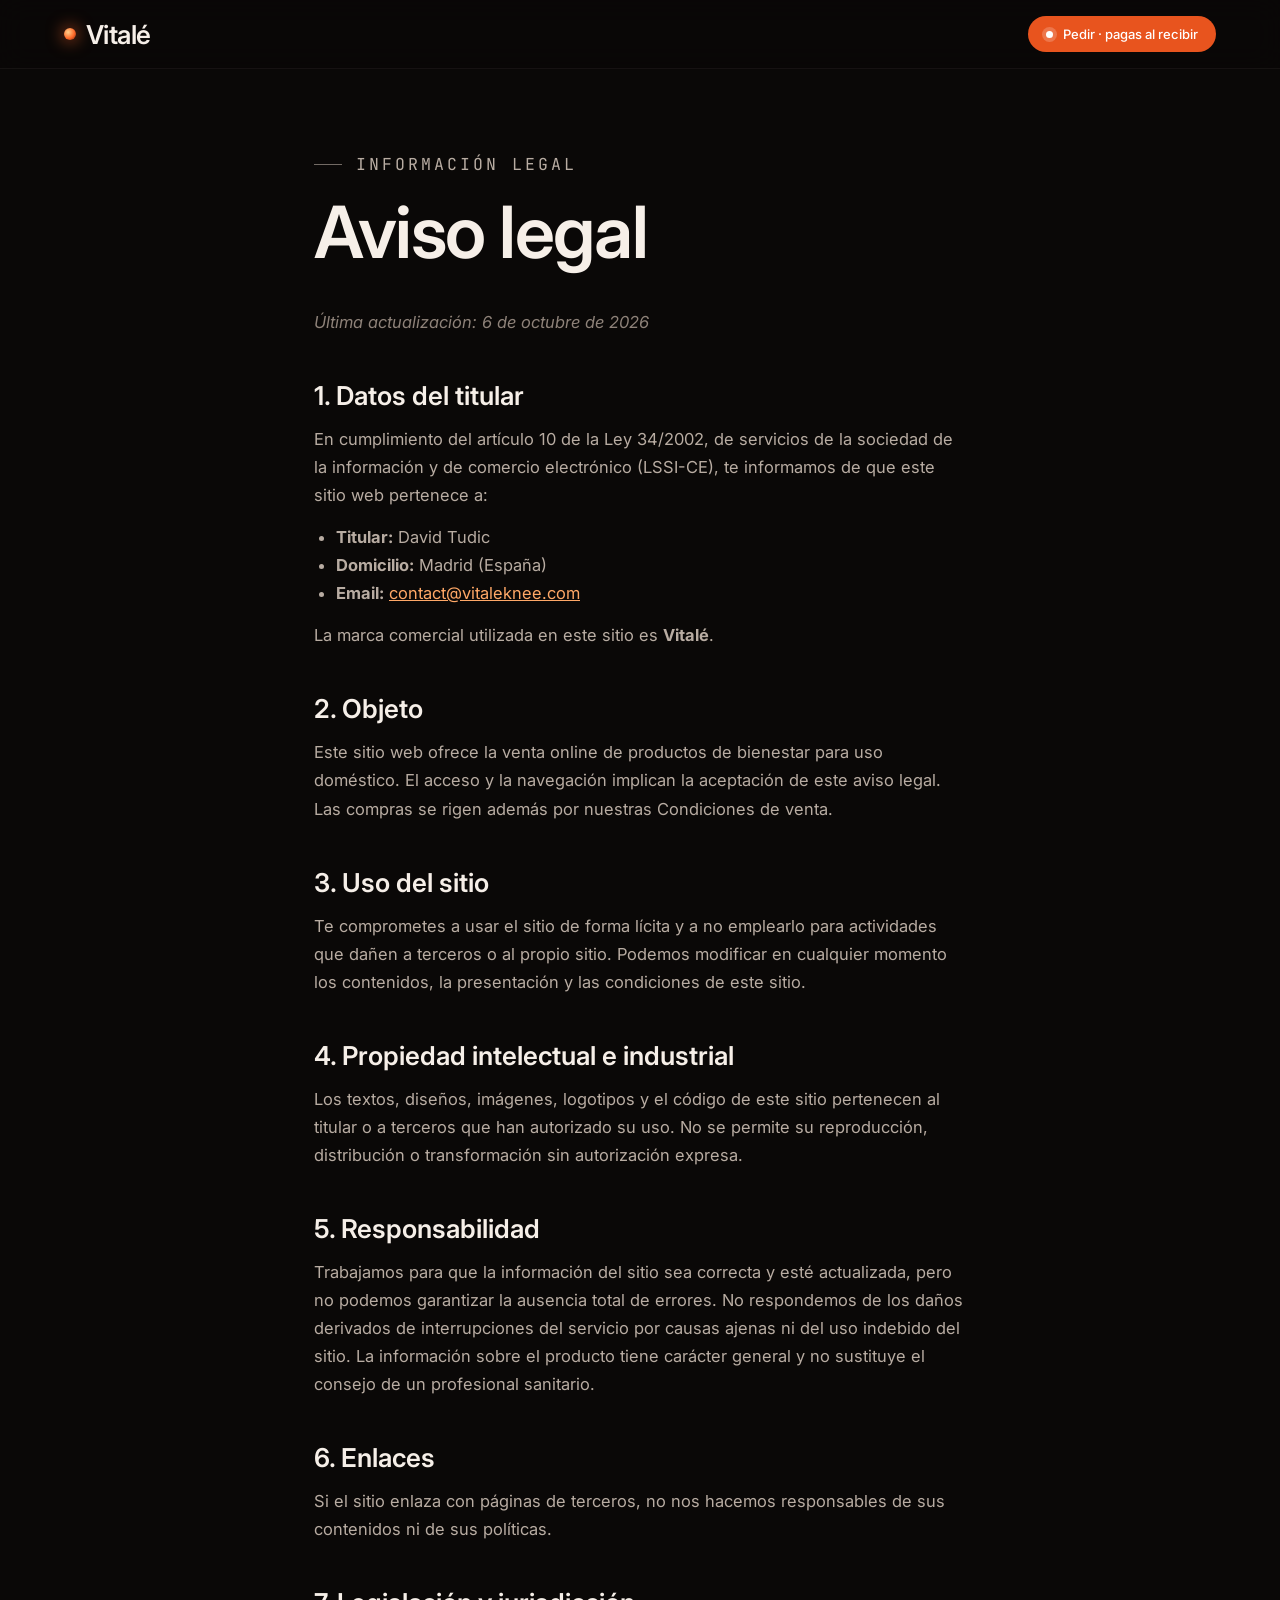
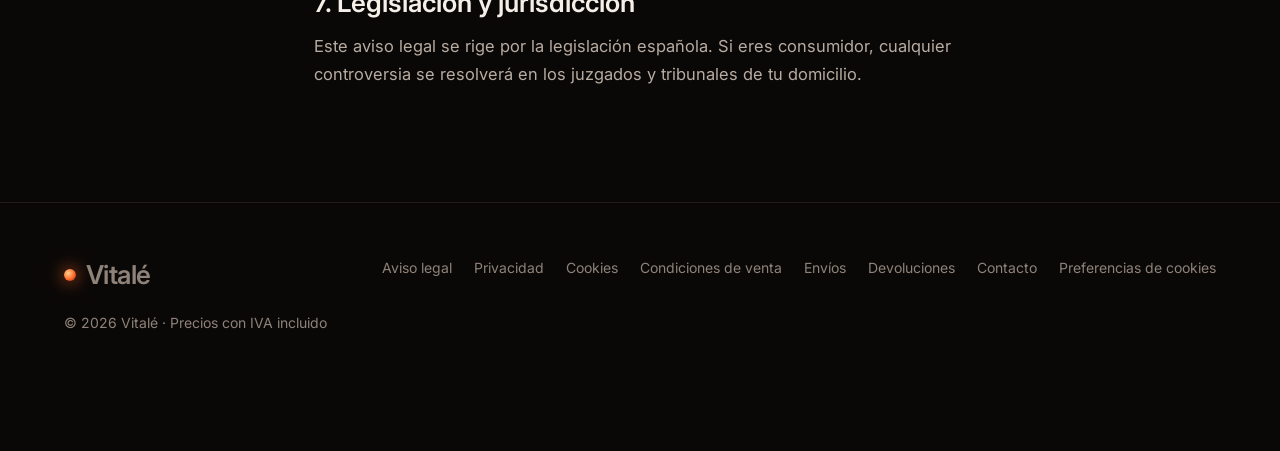
==== aviso-legal.html @ 4f7b1fda "feat: vitaleknee.com web v2 with product page Co-Authored-By: Claude Opus 5.5 <noreply@anthropic.com" ====
<!doctype html>
<html lang="es">
<head>
<meta charset="utf-8">
<meta name="viewport" content="width=device-width, initial-scale=1">
<title>Aviso legal · Vitalé</title>
<meta name="robots" content="noindex, follow">
<meta name="theme-color" content="#0A0807">
<link rel="icon" href="media/favicon.svg" type="image/svg+xml">
<link rel="preconnect" href="https://fonts.googleapis.com">
<link rel="preconnect" href="https://fonts.gstatic.com" crossorigin>
<link href="https://fonts.googleapis.com/css2?family=Inter:wght@300;400;500;600&family=JetBrains+Mono:wght@400;500&display=swap" rel="stylesheet">
<link href="https://api.fontshare.com/v2/css?f[]=clash-display@500,600&display=swap" rel="stylesheet">
<link rel="stylesheet" href="cine.css">
<link rel="stylesheet" href="vitale.css">
</head>
<body>
<header class="nav is-solid">
  <div class="nav__in">
    <a class="logo" href="/"><span class="logo__mark" aria-hidden="true"></span>Vitalé</a>
    <nav class="nav__links"><a class="cta cta--sm" href="/#pack"><span class="cta__dot"></span>Pedir · pagas al recibir</a></nav>
  </div>
</header>
<main class="legal">
  <p class="slate"><i></i>Información legal</p>
  <h1>Aviso legal</h1>
<p><em>Última actualización: 6 de octubre de 2026</em></p>

<h2>1. Datos del titular</h2>
<p>En cumplimiento del artículo 10 de la Ley 34/2002, de servicios de la sociedad de la información y de comercio electrónico (LSSI-CE), te informamos de que este sitio web pertenece a:</p>
<ul>
  <li><strong>Titular:</strong> David Tudic</li>
  <li><strong>Domicilio:</strong> Madrid (España)</li>
  <li><strong>Email:</strong> <a href="mailto:contact@vitaleknee.com">contact@vitaleknee.com</a></li>
</ul>
<p>La marca comercial utilizada en este sitio es <strong>Vitalé</strong>.</p>

<h2>2. Objeto</h2>
<p>Este sitio web ofrece la venta online de productos de bienestar para uso doméstico. El acceso y la navegación implican la aceptación de este aviso legal. Las compras se rigen además por nuestras Condiciones de venta.</p>

<h2>3. Uso del sitio</h2>
<p>Te comprometes a usar el sitio de forma lícita y a no emplearlo para actividades que dañen a terceros o al propio sitio. Podemos modificar en cualquier momento los contenidos, la presentación y las condiciones de este sitio.</p>

<h2>4. Propiedad intelectual e industrial</h2>
<p>Los textos, diseños, imágenes, logotipos y el código de este sitio pertenecen al titular o a terceros que han autorizado su uso. No se permite su reproducción, distribución o transformación sin autorización expresa.</p>

<h2>5. Responsabilidad</h2>
<p>Trabajamos para que la información del sitio sea correcta y esté actualizada, pero no podemos garantizar la ausencia total de errores. No respondemos de los daños derivados de interrupciones del servicio por causas ajenas ni del uso indebido del sitio. La información sobre el producto tiene carácter general y no sustituye el consejo de un profesional sanitario.</p>

<h2>6. Enlaces</h2>
<p>Si el sitio enlaza con páginas de terceros, no nos hacemos responsables de sus contenidos ni de sus políticas.</p>

<h2>7. Legislación y jurisdicción</h2>
<p>Este aviso legal se rige por la legislación española. Si eres consumidor, cualquier controversia se resolverá en los juzgados y tribunales de tu domicilio.</p>

</main>
<footer class="foot">
  <div class="wrap">
    <a class="logo" href="/"><span class="logo__mark" aria-hidden="true"></span>Vitalé</a>
    <nav aria-label="Información legal">
      <a href="aviso-legal">Aviso legal</a><a href="privacidad">Privacidad</a><a href="cookies">Cookies</a><a href="condiciones">Condiciones de venta</a><a href="envios">Envíos</a><a href="devoluciones">Devoluciones</a><a href="contacto">Contacto</a><button type="button" class="ck-link" data-ck-open>Preferencias de cookies</button>
    </nav>
    <span>© 2026 Vitalé · Precios con IVA incluido</span>
  </div>
</footer>
<script src="config.js"></script>
<script src="consent.js"></script>
</body>
</html>
---- cine.css ----
/* Vitalé — sistema "cine" (base heredada de Fecop AI, paleta de calor) */
:root{
  --bg:#0A0807; --bg-soft:#100C0A; --panel:#16110E;
  --line:rgba(255,236,220,.09); --line-soft:rgba(255,236,220,.05);
  --fg:#F6EFE8; --fg-2:#B8ACA2; --fg-3:#8E8279;
  --accent:#FF6A2B; --accent-soft:#FFA867; --accent-2:#FFCF8A;
  --cta:#E8541E; --cta-hover:#C8441A;
  --cold:#8FB3D9; --led:#FF3B2F; --ok:#3DDC97; --warm:#E8B878;
  --ease:cubic-bezier(.22,1,.36,1);
  --ease-film:cubic-bezier(.65,0,.35,1);
  --pad:clamp(16px,5vw,88px); --maxw:1320px;
  --display:'Clash Display','Inter',system-ui,sans-serif;
  --sans:'Inter',system-ui,-apple-system,sans-serif;
  --mono:'JetBrains Mono',ui-monospace,monospace;
}
*{box-sizing:border-box;margin:0;padding:0}
html{scroll-behavior:smooth}
html,body{background:var(--bg);color:var(--fg);font-family:var(--sans);-webkit-font-smoothing:antialiased}
body{overflow-x:hidden;font-size:17px}
a{color:inherit;text-decoration:none}
img,video{display:block;max-width:100%}
button{font:inherit;color:inherit}
::selection{background:var(--accent);color:#fff}

/* ---------- capa de película: grano + viñeta ---------- */
.grain{pointer-events:none;position:fixed;inset:-50%;z-index:90;opacity:.085;
  background-image:url("data:image/svg+xml;utf8,<svg xmlns='http://www.w3.org/2000/svg' width='220' height='220'><filter id='n'><feTurbulence type='fractalNoise' baseFrequency='.9' numOctaves='3' stitchTiles='stitch'/><feColorMatrix values='0 0 0 0 1  0 0 0 0 .95  0 0 0 0 .9  0 0 0 .9 0'/></filter><rect width='100%' height='100%' filter='url(%23n)'/></svg>");
  animation:grain 1s steps(6) infinite}
@keyframes grain{0%{transform:translate(0,0)}20%{transform:translate(-3%,2%)}40%{transform:translate(2%,-3%)}60%{transform:translate(-2%,-1%)}80%{transform:translate(3%,3%)}100%{transform:translate(0,0)}}

/* ---------- nav ---------- */
.nav{position:fixed;inset:0 0 auto;z-index:80;transition:background .5s var(--ease),border-color .5s;border-bottom:1px solid transparent}
.nav.is-solid{background:rgba(10,8,7,.72);-webkit-backdrop-filter:blur(14px);backdrop-filter:blur(14px);border-color:var(--line-soft)}
.nav__in{max-width:var(--maxw);margin:0 auto;padding:16px var(--pad);display:flex;align-items:center;justify-content:space-between;gap:20px}
.logo{font-family:var(--display);font-weight:600;font-size:26px;letter-spacing:-.02em;display:inline-flex;align-items:center;gap:10px}
.logo__mark{width:12px;height:12px;border-radius:50%;background:radial-gradient(circle at 35% 35%,var(--accent-2),var(--accent) 55%,#7a1f06);box-shadow:0 0 16px 2px rgba(255,106,43,.55)}
.nav__links{display:flex;gap:30px;align-items:center;font-size:14px;color:var(--fg-2)}
.nav__links a:hover{color:var(--fg)}
@media (max-width:860px){.nav__links a:not(.cta){display:none}}

/* ---------- botones ---------- */
.cta{display:inline-flex;align-items:center;justify-content:center;gap:10px;background:var(--cta);color:#fff;font-weight:500;font-size:16px;padding:17px 28px;border-radius:999px;transition:transform .4s var(--ease),background .3s,box-shadow .4s;box-shadow:0 14px 34px -12px rgba(232,84,30,.55);cursor:pointer;border:0}
.cta:hover{background:var(--cta-hover);transform:translateY(-2px);box-shadow:0 20px 44px -14px rgba(232,84,30,.7)}
.cta--sm{font-size:13px;padding:10px 18px;box-shadow:none}
.cta--block{width:100%}
.cta__dot{width:7px;height:7px;border-radius:50%;background:#fff;box-shadow:0 0 0 4px rgba(255,255,255,.2);animation:pulse 2.2s infinite}
@keyframes pulse{50%{box-shadow:0 0 0 7px rgba(255,255,255,0)}}
.ghost{display:inline-flex;align-items:center;gap:8px;font-size:15px;color:var(--fg);padding:16px 24px;border-radius:999px;border:1px solid rgba(255,236,220,.16);background:rgba(255,236,220,.03);-webkit-backdrop-filter:blur(6px);backdrop-filter:blur(6px);transition:border-color .3s,background .3s}
.ghost:hover{border-color:rgba(255,236,220,.35);background:rgba(255,236,220,.06)}
.actions{display:flex;flex-wrap:wrap;gap:12px;align-items:center}

/* ---------- tipografía ---------- */
.wrap{position:relative;z-index:2;max-width:var(--maxw);margin:0 auto;padding:0 var(--pad)}
.eyebrow{font-family:var(--mono);font-size:12px;letter-spacing:.16em;text-transform:uppercase;color:var(--accent-soft)}
.slate{font-family:var(--mono);font-size:11px;letter-spacing:.18em;text-transform:uppercase;color:var(--fg-3);display:flex;gap:14px;align-items:center}
.slate i{display:inline-block;width:28px;height:1px;background:currentColor;opacity:.6}
.h-xl{font-family:var(--display);font-weight:600;font-size:clamp(46px,8vw,132px);line-height:.94;letter-spacing:-.028em}
.h-l{font-family:var(--display);font-weight:600;font-size:clamp(36px,5.4vw,84px);line-height:.98;letter-spacing:-.024em}
.h-m{font-family:var(--display);font-weight:600;font-size:clamp(28px,3.4vw,52px);line-height:1.02;letter-spacing:-.02em}
.lead{font-size:clamp(17px,1.35vw,19px);line-height:1.62;color:var(--fg-2);max-width:56ch}
.lead b{color:var(--fg);font-weight:500}
.dim{color:var(--fg-3)}
.ember{color:var(--accent-soft)}
.cold{color:var(--cold)}
.fine{font-size:13px;color:var(--fg-3)}

/* ---------- media cinematográfica ---------- */
.film{position:absolute;inset:0;overflow:hidden;z-index:0;background:#000}
.film video,.film img{width:100%;height:100%;object-fit:cover;transform:scale(1.08);animation:kenburns 26s var(--ease-film) infinite alternate}
@keyframes kenburns{from{transform:scale(1.08) translate3d(0,0,0)}to{transform:scale(1.18) translate3d(-1.5%,-1%,0)}}
.film::after{content:"";position:absolute;inset:0;pointer-events:none;
  background:
    radial-gradient(120% 90% at 50% 45%,transparent 35%,rgba(0,0,0,.75) 100%),
    linear-gradient(180deg,rgba(10,8,7,.55) 0%,rgba(10,8,7,.15) 35%,rgba(10,8,7,.35) 70%,var(--bg) 100%)}
.film--dark::after{background:
    linear-gradient(90deg,rgba(10,8,7,.9) 0%,rgba(10,8,7,.6) 42%,rgba(10,8,7,.08) 78%),
    radial-gradient(120% 90% at 50% 45%,transparent 25%,rgba(0,0,0,.8) 100%),
    linear-gradient(180deg,rgba(10,8,7,.7) 0%,rgba(10,8,7,.3) 40%,rgba(10,8,7,.5) 75%,var(--bg) 100%)}

/* barras de cine que se abren al cargar */
.letterbox::before,.letterbox::after{content:"";position:absolute;left:0;right:0;height:9vh;background:#000;z-index:3;transition:transform 1.6s var(--ease-film) .2s;pointer-events:none}
.letterbox::before{top:0}.letterbox::after{bottom:0}
.is-ready .letterbox::before{transform:translateY(-62%)}
.is-ready .letterbox::after{transform:translateY(62%)}

/* timecode */
.tc{font-family:var(--mono);font-size:12px;color:var(--warm);letter-spacing:.04em;display:inline-flex;align-items:center;gap:8px}
.tc::before{content:"";width:6px;height:6px;border-radius:50%;background:var(--led);animation:rec 1.2s steps(2) infinite}
.tc--cold{color:var(--cold)}
@keyframes rec{50%{opacity:.2}}

/* ---------- reveals ---------- */
[data-r]{opacity:0;transform:translateY(28px);filter:blur(6px);transition:opacity 1.1s var(--ease),transform 1.1s var(--ease),filter 1.1s var(--ease);transition-delay:var(--d,0s)}
[data-r].in{opacity:1;transform:none;filter:none}
.lines>span{display:block;overflow:hidden;padding-bottom:.06em}
.lines>span>span{display:block;transform:translateY(105%);transition:transform 1.2s var(--ease)}
.lines.in>span>span{transform:none}
.lines>span:nth-child(2)>span{transition-delay:.08s}
.lines>span:nth-child(3)>span{transition-delay:.16s}
.lines>span:nth-child(4)>span{transition-delay:.24s}

/* ---------- secciones comunes ---------- */
.sec{position:relative;padding:clamp(96px,14vh,170px) 0}
.sec__head{display:flex;flex-direction:column;gap:22px;margin-bottom:clamp(40px,7vh,80px);max-width:920px}
.rule{height:1px;background:linear-gradient(90deg,transparent,var(--line),transparent)}

/* pasos (método) */
.steps{display:grid;grid-template-columns:repeat(3,1fr);gap:1px;background:var(--line);border:1px solid var(--line);border-radius:22px;overflow:hidden}
.step{background:var(--bg-soft);padding:clamp(24px,3vw,40px);display:flex;flex-direction:column;gap:16px;min-height:320px;position:relative;transition:background .5s}
.step:hover{background:#150f0c}
.step__n{font-family:var(--display);font-size:64px;font-weight:600;line-height:1;color:transparent;-webkit-text-stroke:1px rgba(255,236,220,.24)}
.step h3{font-family:var(--display);font-weight:600;font-size:28px;letter-spacing:-.01em}
.step p{color:var(--fg-2);line-height:1.6;font-size:16px}
.step__tag{margin-top:auto;font-family:var(--mono);font-size:11px;letter-spacing:.14em;color:var(--accent-soft);text-transform:uppercase}
@media (max-width:900px){.steps{grid-template-columns:1fr}.step{min-height:0}}

/* faq */
.faq{border-top:1px solid var(--line)}
.faq details{border-bottom:1px solid var(--line)}
.faq summary{list-style:none;cursor:pointer;display:flex;justify-content:space-between;gap:24px;align-items:center;padding:26px 0;font-family:var(--display);font-weight:500;font-size:clamp(19px,1.8vw,26px)}
.faq summary::-webkit-details-marker{display:none}
.faq summary::after{content:"+";font-family:var(--sans);font-weight:300;font-size:28px;color:var(--fg-3);transition:transform .4s var(--ease)}
.faq details[open] summary::after{transform:rotate(45deg);color:var(--accent-soft)}
.faq p{color:var(--fg-2);line-height:1.7;max-width:70ch;padding:0 0 28px}
.faq-grid{display:grid;grid-template-columns:.8fr 1.2fr;gap:clamp(32px,6vw,100px)}
@media (max-width:900px){.faq-grid{grid-template-columns:1fr}}

/* cierre */
.finale{position:relative;min-height:100svh;display:flex;align-items:center;overflow:hidden}
.finale .wrap{padding-top:120px;padding-bottom:120px;display:flex;flex-direction:column;gap:28px;align-items:flex-start}

/* footer */
.foot{border-top:1px solid var(--line);padding:56px 0 120px;font-size:14px;color:var(--fg-3)}
.foot .wrap{display:flex;flex-wrap:wrap;gap:24px 48px;justify-content:space-between;align-items:flex-start}
.foot nav{display:flex;flex-wrap:wrap;gap:12px 22px}
.foot a:hover{color:var(--fg)}

:focus-visible{outline:2px solid var(--accent-soft);outline-offset:3px;border-radius:6px}

@media (prefers-reduced-motion:reduce){
  *,*::before,*::after{animation:none!important;transition:none!important}
  [data-r]{opacity:1;transform:none;filter:none}
  .lines>span>span{transform:none}
}
---- vitale.css ----
/* Vitalé — estilos de la portada */
.sr{position:absolute!important;width:1px;height:1px;overflow:hidden;clip:rect(0 0 0 0);white-space:nowrap}

/* ---------- HERO ---------- */
.hero{position:relative;min-height:100svh;display:flex;align-items:center;overflow:hidden}
.hero .film video,.hero .film img{object-position:70% 50%}
.hero__grid{width:100%;display:grid;grid-template-columns:1.08fr .92fr;gap:clamp(32px,5vw,80px);align-items:center;padding-top:120px;padding-bottom:90px}
.hero h1{margin:22px 0 26px;font-size:clamp(44px,5.2vw,80px)}
.hero .lead{margin-bottom:34px}
.hero__meta{display:flex;flex-wrap:wrap;gap:8px 22px;margin-top:30px;font-size:14px;color:var(--fg-3)}
.hero__meta b{color:var(--fg-2);font-weight:500}

/* panel en vivo */
.live{position:relative;display:flex;flex-direction:column;gap:14px;max-width:440px;justify-self:end;width:100%}
.live__label{display:flex;justify-content:space-between;align-items:center}
.glass{background:linear-gradient(180deg,rgba(26,20,16,.72),rgba(12,9,8,.66));border:1px solid rgba(255,236,220,.1);border-radius:18px;padding:18px;-webkit-backdrop-filter:blur(18px) saturate(1.2);backdrop-filter:blur(18px) saturate(1.2);box-shadow:0 30px 80px -30px rgba(0,0,0,.9)}
.dial{display:flex;flex-direction:column;align-items:center;gap:18px;padding:24px 18px}
.dial__ring{position:relative;width:min(220px,58vw);aspect-ratio:1}
.dial__ring svg{width:100%;height:100%;transform:rotate(-90deg)}
.dial__track{fill:none;stroke:rgba(255,236,220,.08);stroke-width:8}
.dial__fill{fill:none;stroke:url(#none);stroke:var(--accent);stroke-width:8;stroke-linecap:round;stroke-dasharray:100;stroke-dashoffset:66;transition:stroke-dashoffset 1.2s var(--ease),stroke .8s;filter:drop-shadow(0 0 10px rgba(255,106,43,.7))}
.dial__read{position:absolute;inset:0;display:flex;flex-direction:column;align-items:center;justify-content:center}
.led{font-family:var(--mono);font-weight:500;color:var(--led);text-shadow:0 0 8px rgba(255,59,47,.75),0 0 26px rgba(255,59,47,.35);font-variant-numeric:tabular-nums;letter-spacing:-.02em}
.dial__read .led{font-size:64px;line-height:1}
.dial__unit{font-family:var(--mono);font-size:14px;color:var(--fg-3);margin-top:2px}
.dial__lvl{margin-top:10px;font-family:var(--mono);font-size:11px;letter-spacing:.12em;text-transform:uppercase;color:var(--accent-soft)}
.dial__btns{display:flex;gap:8px}
.lvl{all:unset;cursor:pointer;font-family:var(--mono);font-size:14px;padding:10px 16px;border-radius:999px;border:1px solid var(--line);color:var(--fg-2);transition:all .3s var(--ease)}
.lvl:hover{border-color:rgba(255,236,220,.3);color:var(--fg)}
.lvl.is-on{background:var(--fg);color:#120c09;border-color:var(--fg)}
.lvl:focus-visible{outline:2px solid var(--accent-soft);outline-offset:3px}
.vib{display:flex;align-items:center;gap:14px;padding:14px 18px}
.vib__label{font-size:14px;font-weight:500}
.vib__wave{flex:1;height:24px;display:flex;align-items:center;gap:3px}
.vib__wave i{flex:1;background:rgba(255,168,103,.7);border-radius:2px;animation:wave 1s ease-in-out infinite}
@keyframes wave{50%{transform:scaleY(.3)}}
.vib__state{font-family:var(--mono);font-size:11px;letter-spacing:.12em;text-transform:uppercase;color:var(--ok);display:inline-flex;align-items:center;gap:6px}
.vib__state::before{content:"";width:6px;height:6px;border-radius:50%;background:var(--ok)}
.chips{display:flex;flex-wrap:wrap;gap:8px}
.chip{font-size:12px;color:var(--fg-2);border:1px solid var(--line);border-radius:999px;padding:6px 11px;background:rgba(0,0,0,.35)}
@media (max-width:980px){
  .hero__grid{grid-template-columns:1fr;padding-top:120px}
  .live{justify-self:start;margin-top:12px}
  .hero .film--dark::after{background:linear-gradient(180deg,rgba(10,8,7,.55) 0%,rgba(10,8,7,.75) 45%,rgba(10,8,7,.92) 75%,var(--bg) 100%)}
}

/* ---------- HISTORIA (sticky) ---------- */
.story{position:relative}
.story__grid{display:grid;grid-template-columns:1fr 1fr;gap:clamp(32px,6vw,100px)}
.story__stage{position:sticky;top:0;height:100svh;display:flex;align-items:center}
.frame{position:relative;width:100%;aspect-ratio:4/5;max-height:78svh;border-radius:6px;overflow:hidden;background:#000;box-shadow:0 40px 120px -40px rgba(0,0,0,1)}
.frame__m{position:absolute;inset:0;opacity:0;transition:opacity 1.1s var(--ease-film),transform 6s var(--ease-film);transform:scale(1.12)}
.frame__m.on{opacity:1;transform:scale(1.02)}
.frame__m video,.frame__m img{width:100%;height:100%;object-fit:cover}
.frame::after{content:"";position:absolute;inset:0;background:radial-gradient(110% 80% at 50% 40%,transparent 40%,rgba(0,0,0,.7));pointer-events:none}
.frame__hud{position:absolute;inset:16px;z-index:2;display:flex;flex-direction:column;justify-content:space-between;pointer-events:none}
.frame__hud .row{display:flex;justify-content:space-between;align-items:center;font-family:var(--mono);font-size:11px;letter-spacing:.12em;color:rgba(255,255,255,.75);text-transform:uppercase}
.frame__corners{position:absolute;inset:12px;z-index:2;pointer-events:none;
  background:
   linear-gradient(#fff,#fff) 0 0/16px 1px no-repeat, linear-gradient(#fff,#fff) 0 0/1px 16px no-repeat,
   linear-gradient(#fff,#fff) 100% 0/16px 1px no-repeat, linear-gradient(#fff,#fff) 100% 0/1px 16px no-repeat,
   linear-gradient(#fff,#fff) 0 100%/16px 1px no-repeat, linear-gradient(#fff,#fff) 0 100%/1px 16px no-repeat,
   linear-gradient(#fff,#fff) 100% 100%/16px 1px no-repeat, linear-gradient(#fff,#fff) 100% 100%/1px 16px no-repeat;opacity:.5}
.story__steps{padding:30svh 0 30svh}
.beat{min-height:70svh;display:flex;flex-direction:column;justify-content:center;gap:18px;opacity:.28;transition:opacity .8s var(--ease)}
.beat.on{opacity:1}
.beat h3{font-family:var(--display);font-weight:600;font-size:clamp(30px,3.6vw,56px);line-height:1.02;letter-spacing:-.02em;max-width:15ch}
.beat p{color:var(--fg-2);line-height:1.65;max-width:44ch;font-size:18px}
.beat__mob{display:none}
@media (max-width:900px){
  .story__grid{grid-template-columns:1fr}
  .story__stage{display:none}
  .story__steps{padding:0 0 40px}
  .beat{min-height:0;opacity:1;padding:36px 0}
  .beat__mob{display:block;aspect-ratio:4/3;border-radius:6px;overflow:hidden}
  .beat__mob img{width:100%;height:100%;object-fit:cover}
}

/* ---------- GIRO ---------- */
.turn{position:relative;min-height:92svh;display:flex;align-items:center;overflow:hidden;text-align:center}
.turn .film::after{background:
  radial-gradient(60% 55% at 50% 50%,rgba(10,8,7,.72) 0%,rgba(10,8,7,.4) 70%,rgba(10,8,7,.65) 100%),
  linear-gradient(180deg,var(--bg) 0%,transparent 18%,transparent 80%,var(--bg) 100%)}
.turn .wrap{display:flex;flex-direction:column;align-items:center;gap:26px}

/* ---------- TEMPERATURA (escena fijada) ---------- */
.heat{--p:0;position:relative;height:330vh}
.heat__sticky{position:sticky;top:0;height:100svh;overflow:hidden;display:flex;align-items:center}
.heat__bg{position:absolute;inset:0;background:var(--heat-bg,#0b1016);transition:background .15s linear}
.heat__glow{position:absolute;inset:0;pointer-events:none;background:radial-gradient(45% 55% at 72% 50%,rgba(255,106,43,calc(var(--p)*.55)),transparent 70%),radial-gradient(30% 35% at 70% 52%,rgba(255,207,138,calc(var(--p)*.35)),transparent 70%)}
.heat__grid{width:100%;display:grid;grid-template-columns:1fr 1fr;gap:clamp(24px,5vw,80px);align-items:center}
.heat__deg{font-family:var(--mono);font-size:clamp(110px,17vw,250px);line-height:.9;margin:18px 0 26px;display:flex;align-items:flex-start}
.heat__deg .led{color:var(--heat-led,#8FB3D9);text-shadow:0 0 calc(var(--p)*30px) rgba(255,59,47,calc(var(--p)*.8))}
.heat__deg sup{font-size:.2em;color:var(--fg-3);margin:.35em 0 0 .15em}
.heat__steps{list-style:none;position:relative;min-height:140px;max-width:38ch}
.heat__step{position:absolute;inset:0 0 auto 0;display:flex;flex-direction:column;gap:12px;opacity:0;transform:translateY(16px);transition:opacity .6s var(--ease),transform .6s var(--ease)}
.heat__step.is-on{opacity:1;transform:none}
.heat__step p{font-family:var(--display);font-weight:500;font-size:clamp(22px,2.2vw,32px);line-height:1.2}
.heat__frame{position:relative;aspect-ratio:4/5;max-height:76svh;border-radius:6px;overflow:hidden;background:#000;margin-left:auto;width:min(100%,520px);box-shadow:0 40px 120px -40px rgba(0,0,0,1)}
.heat__frame img{width:100%;height:100%;object-fit:cover;filter:saturate(calc(.35 + var(--p)*.75)) brightness(calc(.55 + var(--p)*.55));transform:scale(calc(1.2 - var(--p)*.15))}
.heat__meter{position:absolute;left:var(--pad);right:var(--pad);bottom:clamp(92px,12vh,110px);height:2px;background:rgba(255,236,220,.1)}
.heat__fill{position:absolute;inset:0;transform-origin:left;transform:scaleX(var(--p));background:linear-gradient(90deg,#8FB3D9,var(--accent-soft),var(--accent))}
.heat__tick{position:absolute;top:10px;left:calc(var(--t)*100%);translate:calc(var(--t)*-100%) 0;font-family:var(--mono);font-size:11px;color:var(--fg-3)}
@media (max-width:900px){
  .heat{height:300vh}
  .heat__grid{grid-template-columns:1fr;gap:10px}
  .heat__right{order:-1}
  .heat__frame{aspect-ratio:16/10;max-height:34svh;width:100%;margin:0}
  .heat__deg{margin:10px 0 14px;font-size:clamp(96px,28vw,150px)}
  .heat__steps{min-height:120px}
}

/* ---------- SIN HUMO / marquesina ---------- */
.truth{padding:clamp(90px,13vh,150px) 0;text-align:center;overflow:hidden}
.truth .h-l{max-width:20ch;margin:0 auto}
.marquee{margin-top:60px;display:flex;white-space:nowrap;-webkit-mask-image:linear-gradient(90deg,transparent,#000 12%,#000 88%,transparent);mask-image:linear-gradient(90deg,transparent,#000 12%,#000 88%,transparent)}
.marquee__track{display:flex;gap:14px;padding-right:14px;animation:marq 40s linear infinite}
.marquee__track span{font-family:var(--display);font-size:clamp(22px,2.6vw,38px);font-weight:500;color:var(--fg-3);padding:10px 22px;border:1px solid var(--line);border-radius:999px}
.marquee__track span:nth-child(3n+1){color:var(--fg)}
@keyframes marq{to{transform:translateX(-100%)}}

/* ---------- ZONAS ---------- */
.zones{display:grid;grid-template-columns:1.6fr 1fr 1fr 1fr;gap:14px}
.zone{border:1px solid var(--line);border-radius:18px;padding:26px;display:flex;flex-direction:column;gap:12px;background:var(--bg-soft);min-height:230px}
.zone h3{font-family:var(--display);font-size:26px;font-weight:600}
.zone p{color:var(--fg-2);font-size:15.5px;line-height:1.6}
.zone .tagline{margin-top:auto;font-family:var(--mono);font-size:11px;letter-spacing:.14em;text-transform:uppercase;color:var(--fg-3)}
.zone--main{position:relative;padding:0;overflow:hidden;border-color:rgba(255,106,43,.35);min-height:320px}
.zone--main img{position:absolute;inset:0;width:100%;height:100%;object-fit:cover;transition:transform 1.4s var(--ease)}
.zone--main:hover img{transform:scale(1.05)}
.zone--main::after{content:"";position:absolute;inset:0;background:linear-gradient(180deg,transparent 30%,rgba(10,8,7,.92))}
.zone__txt{position:relative;z-index:1;margin-top:auto;padding:26px;display:flex;flex-direction:column;gap:10px;height:100%;justify-content:flex-end}
.zone--main .tagline{color:var(--accent-soft);margin-top:0}
@media (max-width:1000px){.zones{grid-template-columns:1fr 1fr}.zone--main{grid-column:1/-1}}
@media (max-width:600px){.zones{grid-template-columns:1fr}}

/* ---------- PACK ---------- */
.offer{background:linear-gradient(180deg,var(--bg),#120b08 40%,var(--bg))}
.packs{max-width:920px}
.packs fieldset{border:0;display:grid;grid-template-columns:1fr 1fr;gap:16px;margin-bottom:20px}
.pack{position:relative;display:grid;grid-template-columns:120px 1fr;gap:18px;align-items:center;padding:16px 22px 16px 16px;border:1px solid var(--line);border-radius:20px;background:var(--bg-soft);cursor:pointer;transition:border-color .4s var(--ease),background .4s,transform .4s var(--ease),box-shadow .4s}
.pack:hover{transform:translateY(-3px);border-color:rgba(255,236,220,.2)}
.pack input{position:absolute;opacity:0;pointer-events:none}
.pack:has(input:checked){border-color:var(--accent);background:linear-gradient(160deg,rgba(255,106,43,.14),var(--bg-soft) 60%);box-shadow:0 30px 70px -30px rgba(255,106,43,.45)}
.pack:has(input:focus-visible){outline:2px solid var(--accent-soft);outline-offset:3px}
.pack__img{display:block;aspect-ratio:1;border-radius:12px;overflow:hidden}
.pack__img img{width:100%;height:100%;object-fit:cover}
.pack__body{display:flex;flex-direction:column;gap:4px}
.pack__title{font-family:var(--display);font-weight:600;font-size:26px}
.pack__price{font-family:var(--mono);font-size:22px;color:var(--fg)}
.pack__note{font-size:14px;color:var(--fg-3)}
.pack__note--save{color:var(--accent-soft)}
.pack__badge{position:absolute;top:-12px;left:16px;background:var(--fg);color:#120c09;font-size:11.5px;font-weight:600;letter-spacing:.04em;padding:6px 12px;border-radius:999px}
.pack__check{position:absolute;right:16px;top:16px;width:22px;height:22px;border-radius:50%;border:1.5px solid rgba(255,236,220,.25);transition:all .3s}
.pack:has(input:checked) .pack__check{border-color:var(--accent);background:var(--accent) no-repeat center/12px url("data:image/svg+xml;utf8,<svg xmlns='http://www.w3.org/2000/svg' viewBox='0 0 16 16'><path d='M3 8.5l3 3 7-7' fill='none' stroke='white' stroke-width='2.6' stroke-linecap='round' stroke-linejoin='round'/></svg>")}
.cta--buy{font-size:19px;padding:22px 30px;min-height:68px;white-space:nowrap}
.buy__sub{text-align:center;font-family:var(--mono);font-size:12px;letter-spacing:.08em;color:var(--fg-3);margin-top:12px}
.assure{list-style:none;display:grid;grid-template-columns:repeat(4,1fr);gap:10px 20px;margin-top:22px;font-size:14.5px;color:var(--fg-2)}
.assure b{color:var(--fg);font-weight:500}
@media (max-width:760px){.packs fieldset{grid-template-columns:1fr}.pack{grid-template-columns:96px 1fr}.assure{grid-template-columns:1fr 1fr}}

/* ---------- barra fija ---------- */
.sticky{position:fixed;left:50%;bottom:16px;z-index:85;width:min(520px,calc(100% - 24px));translate:-50% 0;display:flex;align-items:center;gap:12px;padding:8px 8px 8px 20px;background:rgba(22,17,14,.86);-webkit-backdrop-filter:blur(14px);backdrop-filter:blur(14px);border:1px solid var(--line);border-radius:999px;box-shadow:0 20px 50px -20px rgba(0,0,0,.9);transform:translateY(160%);transition:transform .6s var(--ease)}
.sticky.on{transform:none}
.sticky__txt{margin-right:auto;display:flex;flex-direction:column;line-height:1.25;font-size:13px;color:var(--fg-3)}
.sticky__txt b{color:var(--fg);font-size:15px;font-weight:500}

/* ---------- HUD de rodaje ---------- */
.hud{position:fixed;left:var(--pad);bottom:22px;z-index:84;display:flex;align-items:center;gap:12px;font-family:var(--mono);font-size:11px;letter-spacing:.12em;color:var(--fg-3);pointer-events:none}
.hud__dot{width:6px;height:6px;border-radius:50%;background:var(--led);animation:rec 1.2s steps(2) infinite}
@media (max-width:1100px){.hud{display:none}}

/* ---------- aviso de cookies ---------- */
.ck{position:fixed;left:16px;bottom:16px;z-index:120;width:min(440px,calc(100% - 32px));padding:22px;border-radius:18px;background:rgba(22,17,14,.94);-webkit-backdrop-filter:blur(16px);backdrop-filter:blur(16px);border:1px solid var(--line);box-shadow:0 30px 80px -20px rgba(0,0,0,.9);opacity:0;transform:translateY(20px);transition:opacity .4s var(--ease),transform .4s var(--ease)}
.ck.on{opacity:1;transform:none}
.ck__t{font-family:var(--mono);font-size:11px;letter-spacing:.16em;text-transform:uppercase;color:var(--accent-soft);margin-bottom:10px}
.ck__d{font-size:15px;line-height:1.55;color:var(--fg-2)}
.ck__d a{color:var(--fg);text-decoration:underline}
.ck__cfg{margin-top:14px;border-top:1px solid var(--line)}
.ck__row{display:flex;justify-content:space-between;align-items:center;gap:16px;padding:12px 0;border-bottom:1px solid var(--line);cursor:pointer}
.ck__row b{display:block;font-weight:500;font-size:15px;color:var(--fg)}
.ck__row small{display:block;font-size:13px;color:var(--fg-3)}
.ck__row input{width:20px;height:20px;accent-color:var(--accent);flex:none}
.ck__btns{display:flex;flex-wrap:wrap;gap:8px;margin-top:16px}
.ck__b{flex:1 1 auto;padding:12px 16px;border-radius:999px;border:1px solid rgba(255,236,220,.22);background:transparent;color:var(--fg);font-size:14px;font-weight:500;cursor:pointer;transition:background .3s,border-color .3s}
.ck__b:hover{border-color:rgba(255,236,220,.45);background:rgba(255,236,220,.05)}
.ck__b--main{background:var(--fg);color:#120c09;border-color:var(--fg)}
.ck__b--main:hover{background:#fff;border-color:#fff}
.ck[hidden]{display:none}
.ck-link{background:none;border:0;color:inherit;cursor:pointer;padding:0;font:inherit}
.ck-link:hover{color:var(--fg)}

/* ---------- páginas legales ---------- */
.legal{max-width:780px;margin:0 auto;padding:150px var(--pad) 100px}
.legal h1{font-family:var(--display);font-weight:600;font-size:clamp(40px,6vw,72px);line-height:1;letter-spacing:-.02em;margin:18px 0 40px}
.legal h2{font-family:var(--display);font-weight:600;font-size:26px;margin:44px 0 14px;color:var(--fg)}
.legal p,.legal li,.legal td,.legal th{color:var(--fg-2);line-height:1.7;font-size:16.5px}
.legal p{margin:0 0 14px}
.legal ul,.legal ol{padding-left:22px;margin:0 0 14px}
.legal a{color:var(--accent-soft);text-decoration:underline}
.legal table{width:100%;border-collapse:collapse;margin:10px 0 20px;font-size:15px}
.legal td,.legal th{border:1px solid var(--line);padding:10px 12px;text-align:left;vertical-align:top}
.legal th{color:var(--fg);font-weight:500}
.legal em{color:var(--fg-3)}

/* rebaja */
.was{text-decoration:line-through;text-decoration-thickness:1.5px;color:var(--fg-3);font-weight:400;margin-right:.25em;opacity:.85}
.cta .was{color:inherit;opacity:.7}
.off{display:inline-block;font-family:var(--mono);font-size:.62em;letter-spacing:.04em;background:var(--accent);color:#140B06;padding:.18em .5em;border-radius:99px;vertical-align:middle;margin-left:.3em}
.dial__unit{text-transform:uppercase;letter-spacing:.12em}
.pack__price .was{display:block;font-size:.72em;margin:0 0 2px}
.pack__price .now{white-space:nowrap}

/* v2 (2026-10-13): hero copy visible from the first frame — no delayed reveal on the opening screen */
.hero [data-r],.hero [data-r].in{opacity:1;transform:none;filter:none;transition:none}
.hero .lines>span>span{transform:none;transition:none}
/* keep the sticky pill above the compact cookie bar */
.sticky{bottom:calc(16px + var(--ck-h,0px))}
.sticky:not(.on){visibility:hidden;transition:transform .6s var(--ease),visibility 0s .6s}.sticky.on{visibility:visible}
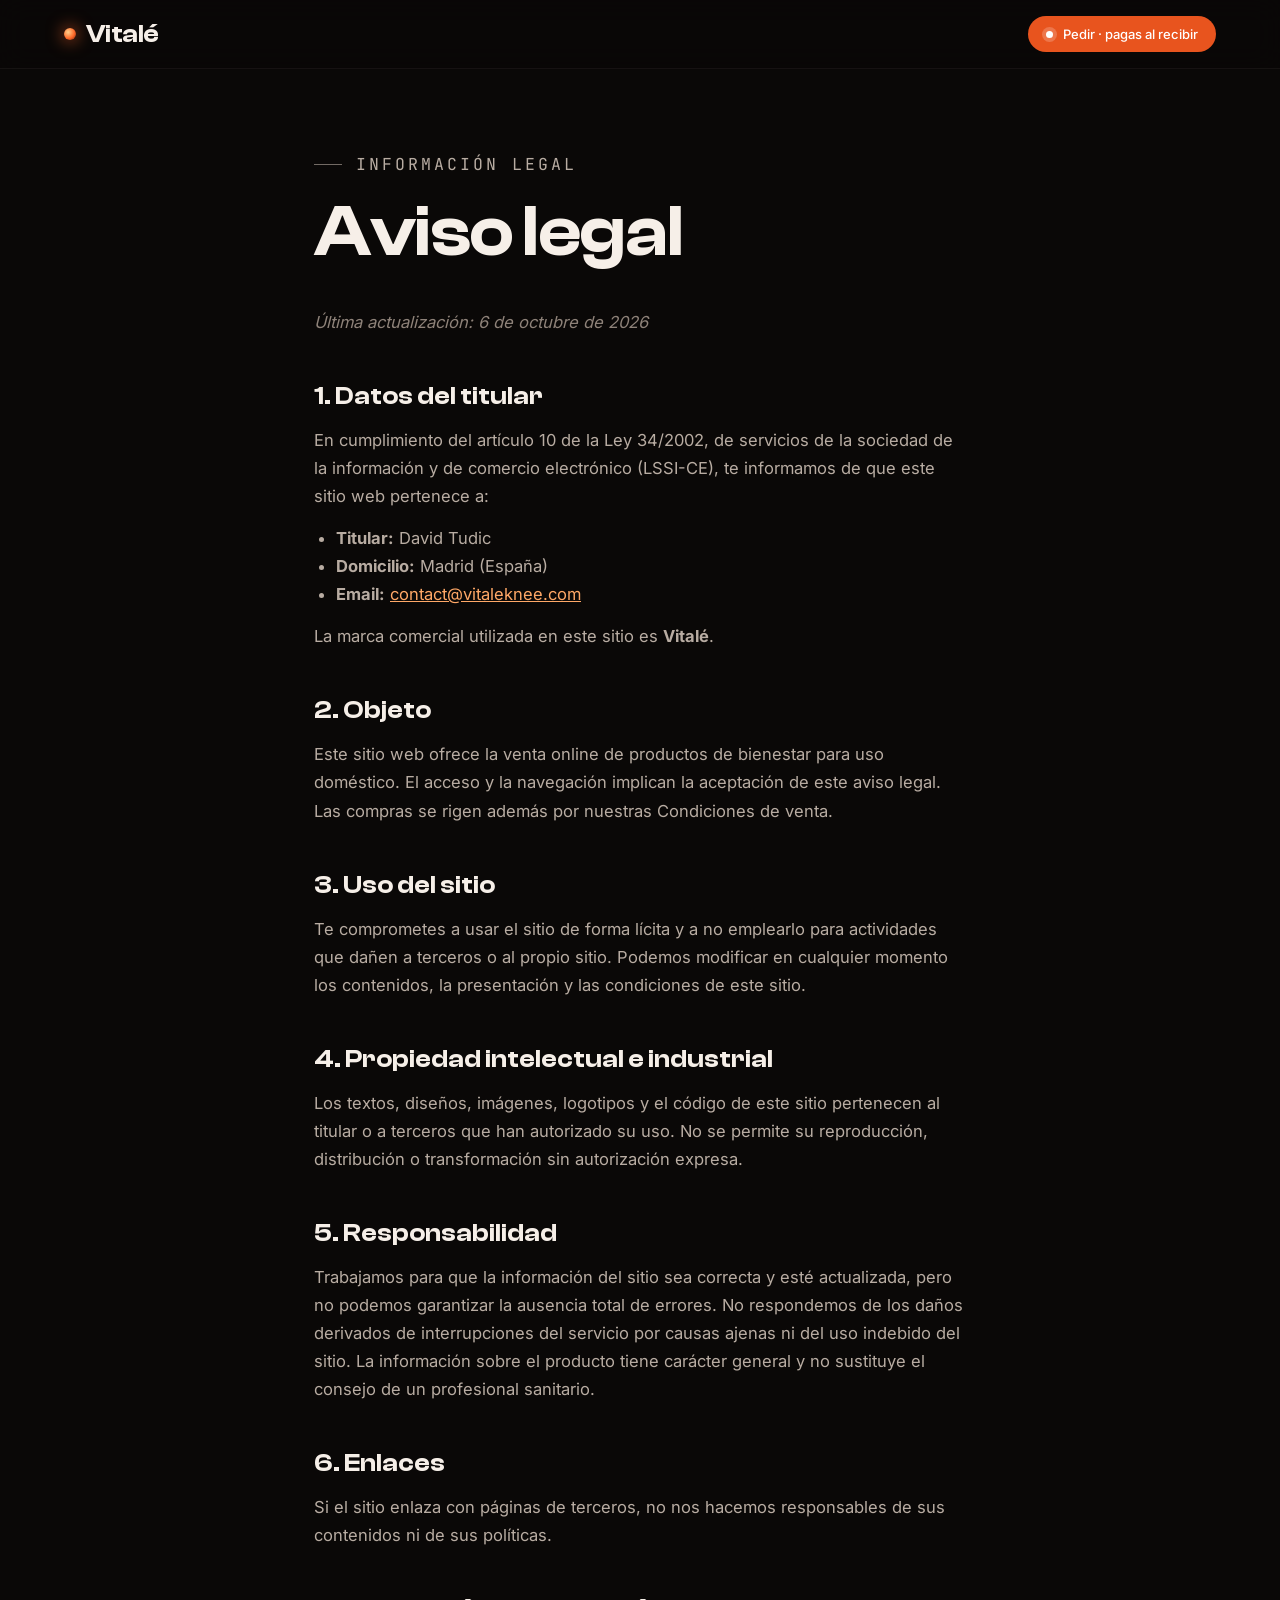
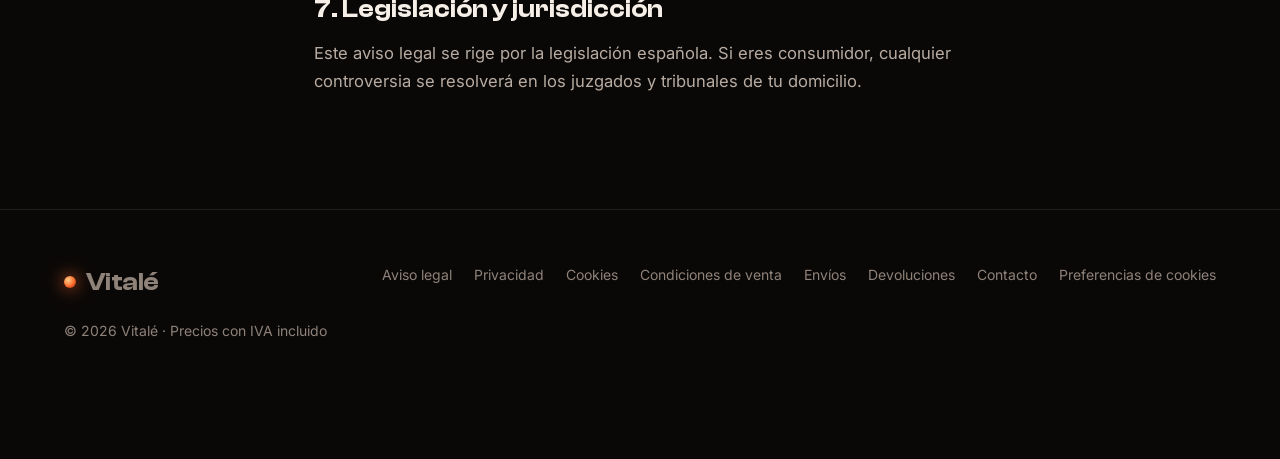
==== commit 051ae499: "fix: security, privacy and legal audit 2026-10-13 - self-host fonts (no visitor IP sent to Google Fo" ====
--- a/aviso-legal.html
+++ b/aviso-legal.html
@@ -3,14 +3,14 @@
 <head>
 <meta charset="utf-8">
 <meta name="viewport" content="width=device-width, initial-scale=1">
+<meta http-equiv="Content-Security-Policy" content="default-src 'self'; script-src 'self' https://connect.facebook.net; style-src 'self' 'unsafe-inline'; img-src 'self' data: https://www.facebook.com; font-src 'self'; connect-src 'self' https://www.facebook.com https://connect.facebook.net; media-src 'self'; frame-src 'none'; object-src 'none'; base-uri 'self'; form-action 'self'; upgrade-insecure-requests">
+<meta name="referrer" content="strict-origin-when-cross-origin">
 <title>Aviso legal · Vitalé</title>
 <meta name="robots" content="noindex, follow">
 <meta name="theme-color" content="#0A0807">
 <link rel="icon" href="media/favicon.svg" type="image/svg+xml">
-<link rel="preconnect" href="https://fonts.googleapis.com">
-<link rel="preconnect" href="https://fonts.gstatic.com" crossorigin>
-<link href="https://fonts.googleapis.com/css2?family=Inter:wght@300;400;500;600&family=JetBrains+Mono:wght@400;500&display=swap" rel="stylesheet">
-<link href="https://api.fontshare.com/v2/css?f[]=clash-display@500,600&display=swap" rel="stylesheet">
+<link rel="preload" href="fonts/inter-latin.woff2" as="font" type="font/woff2" crossorigin>
+<link rel="stylesheet" href="fonts.css">
 <link rel="stylesheet" href="cine.css">
 <link rel="stylesheet" href="vitale.css">
 </head>
--- a/fonts.css
+++ b/fonts.css
@@ -0,0 +1,8 @@
+/* Self-hosted fonts (no requests to Google Fonts / Fontshare, so no visitor IP leaves the site).
+   Inter and JetBrains Mono: SIL Open Font License 1.1 (Google Fonts). Clash Display: ITF Free Font License (Fontshare). */
+@font-face { font-family: 'Inter'; font-style: normal; font-weight: 300 700; font-display: swap; src: url('fonts/inter-latin-ext.woff2') format('woff2'); unicode-range: U+0100-02BA, U+02BD-02C5, U+02C7-02CC, U+02CE-02D7, U+02DD-02FF, U+0304, U+0308, U+0329, U+1D00-1DBF, U+1E00-1E9F, U+1EF2-1EFF, U+2020, U+20A0-20AB, U+20AD-20C4, U+2113, U+2C60-2C7F, U+A720-A7FF; }
+@font-face { font-family: 'Inter'; font-style: normal; font-weight: 300 700; font-display: swap; src: url('fonts/inter-latin.woff2') format('woff2'); unicode-range: U+0000-00FF, U+0131, U+0152-0153, U+02BB-02BC, U+02C6, U+02DA, U+02DC, U+0304, U+0308, U+0329, U+2000-206F, U+20AC, U+2122, U+2191, U+2193, U+2212, U+2215, U+FEFF, U+FFFD; }
+@font-face { font-family: 'JetBrains Mono'; font-style: normal; font-weight: 400 500; font-display: swap; src: url('fonts/jetbrains-mono-latin-ext.woff2') format('woff2'); unicode-range: U+0100-02BA, U+02BD-02C5, U+02C7-02CC, U+02CE-02D7, U+02DD-02FF, U+0304, U+0308, U+0329, U+1D00-1DBF, U+1E00-1E9F, U+1EF2-1EFF, U+2020, U+20A0-20AB, U+20AD-20C4, U+2113, U+2C60-2C7F, U+A720-A7FF; }
+@font-face { font-family: 'JetBrains Mono'; font-style: normal; font-weight: 400 500; font-display: swap; src: url('fonts/jetbrains-mono-latin.woff2') format('woff2'); unicode-range: U+0000-00FF, U+0131, U+0152-0153, U+02BB-02BC, U+02C6, U+02DA, U+02DC, U+0304, U+0308, U+0329, U+2000-206F, U+20AC, U+2122, U+2191, U+2193, U+2212, U+2215, U+FEFF, U+FFFD; }
+@font-face { font-family: 'Clash Display'; font-style: normal; font-weight: 500; font-display: swap; src: url('fonts/clash-display-500.woff2') format('woff2'); }
+@font-face { font-family: 'Clash Display'; font-style: normal; font-weight: 600; font-display: swap; src: url('fonts/clash-display-600.woff2') format('woff2'); }
